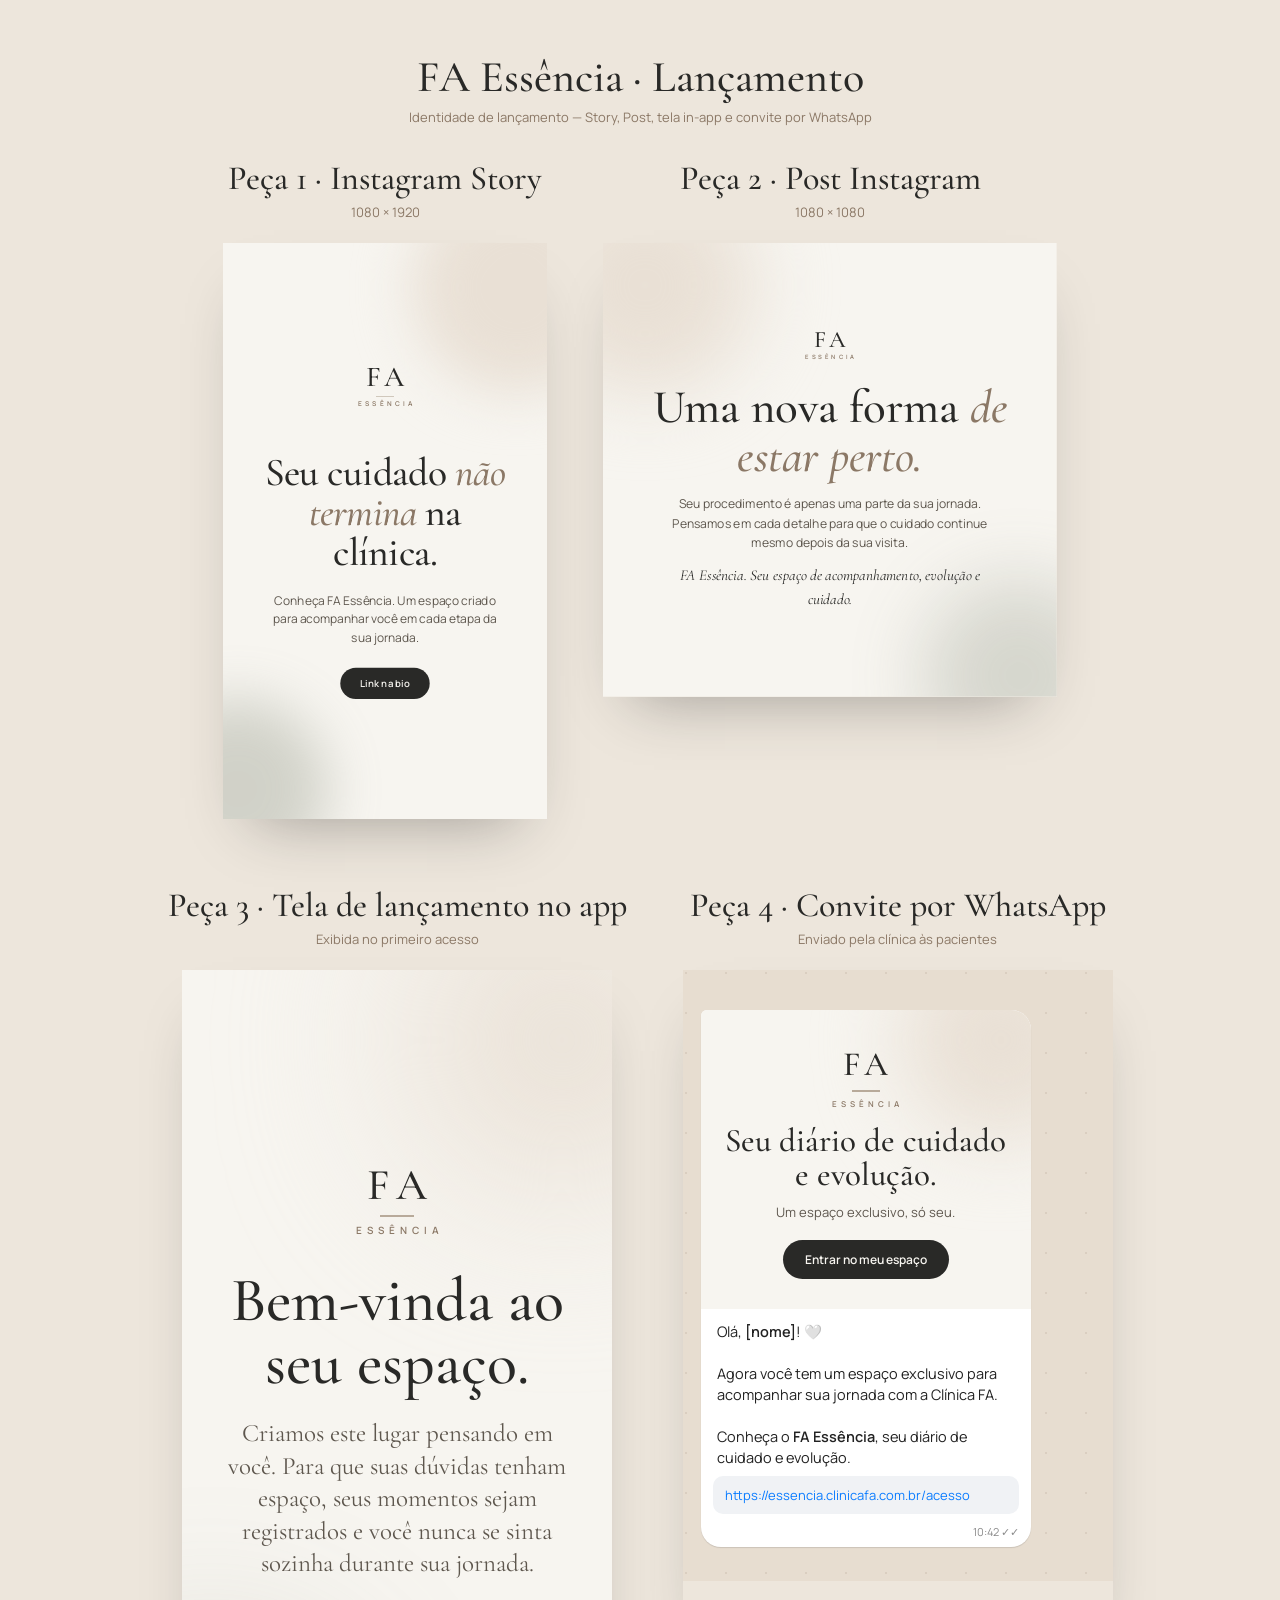
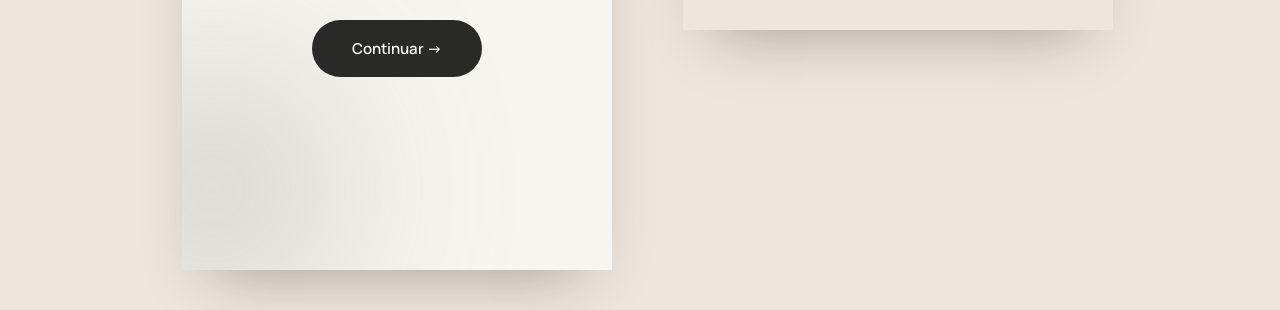
==== fa-essencia/launch/index.html @ 37bbd8cf "Add FA Essência: patient app, staff panel, launch pieces and Supabase schema Co-Authored-By: Claude " ====
<!doctype html>
<html lang="pt-BR"><head><meta charset="utf-8"><meta name="viewport" content="width=device-width,initial-scale=1">
<title>FA Essência — Peças de lançamento</title>
<link href="https://fonts.googleapis.com/css2?family=Cormorant+Garamond:ital,wght@0,400;0,500;1,400;1,500&family=Manrope:wght@400;500;600&display=swap" rel="stylesheet">
<style>
:root{--ivory:#F7F5F0;--sand:#E9E0D5;--taupe:#B8AA9A;--brown:#8B7866;--olive:#8B9180;--graphite:#292927}
*{box-sizing:border-box;margin:0;padding:0}
body{background:#EDE6DC;font-family:Manrope,sans-serif;color:var(--graphite);padding:40px 24px}
h2.t{font-family:'Cormorant Garamond',serif;font-weight:500;font-size:34px;text-align:center;margin:10px 0 4px}
p.n{text-align:center;color:var(--brown);font-size:13px;margin-bottom:22px}
.wrap{display:flex;flex-wrap:wrap;gap:56px;justify-content:center;align-items:flex-start}
.item{display:flex;flex-direction:column;align-items:center}
.stage{transform-origin:top left}
.piece{position:relative;overflow:hidden;background:var(--ivory);display:flex;flex-direction:column;justify-content:center;align-items:center;text-align:center;font-family:'Cormorant Garamond',serif}
.orb{position:absolute;border-radius:50%;filter:blur(90px)}
.logo{font-family:'Cormorant Garamond',serif;text-align:center;line-height:1;color:var(--graphite)}
.logo b{font-weight:500;letter-spacing:.14em;display:block;padding-left:.14em}
.logo i{display:block;font-style:normal;font-family:Manrope;text-transform:uppercase;letter-spacing:.5em;color:var(--brown);font-weight:600;padding-left:.5em}
.logo u{display:block;width:60px;height:1.5px;background:var(--taupe);margin:14px auto 12px}
.story{width:1080px;height:1920px;padding:150px 110px}
.story h1{font-weight:500;font-size:132px;line-height:1.02;letter-spacing:-.015em}
.story h1 em{color:var(--brown)}
.story p{font-family:Manrope;font-size:40px;line-height:1.55;color:#5E574E;margin-top:60px;max-width:760px}
.story .cta{font-family:Manrope;margin-top:70px;padding:30px 64px;border-radius:99px;background:var(--graphite);color:var(--ivory);font-size:32px;font-weight:600;letter-spacing:.03em}
.post{width:1080px;height:1080px;padding:90px 100px}
.post h1{font-weight:500;font-size:112px;line-height:1.03}
.post h1 em{color:var(--brown)}
.post p{font-family:Manrope;font-size:29px;line-height:1.6;color:#5E574E;max-width:760px;margin-top:32px}
.post p.s{font-family:'Cormorant Garamond';font-style:italic;font-size:36px;color:var(--graphite);margin-top:26px}
.screen{width:430px;height:900px;padding:60px 40px;border-radius:0}
.screen h1{font-weight:500;font-size:62px;line-height:1.02;margin:34px 0 22px}
.screen p{font-size:25px;line-height:1.3;color:#5E574E;max-width:340px}
.screen .btn{margin-top:40px;font-family:Manrope;background:var(--graphite);color:var(--ivory);padding:18px 40px;border-radius:99px;font-size:15px;font-weight:600}
.invite{width:430px;background:#E7DDD0 url("data:image/svg+xml,%3Csvg xmlns='http://www.w3.org/2000/svg' width='40' height='40'%3E%3Ccircle cx='3' cy='3' r='1' fill='%23d6cabb'/%3E%3C/svg%3E");padding:26px 18px 34px;border-radius:0;font-family:Manrope;align-items:stretch;text-align:left}
.bub{background:#fff;border-radius:6px 20px 20px 20px;box-shadow:0 1px 1px rgba(0,0,0,.12);overflow:hidden;max-width:330px}
.bub .card{background:var(--ivory);padding:38px 24px 30px;text-align:center;position:relative;overflow:hidden}
.bub .card h3{font-family:'Cormorant Garamond';font-weight:500;font-size:33px;line-height:1.05;margin:16px 0 10px}
.bub .card p{font-size:13px;color:#5E574E;line-height:1.5}
.bub .card .pill{display:inline-block;margin-top:18px;background:var(--graphite);color:var(--ivory);font-size:12px;font-weight:600;padding:11px 22px;border-radius:99px}
.bub .txt{padding:12px 16px 8px;font-size:14.5px;line-height:1.45;color:#222}
.bub .txt b{font-weight:600}.bub small{display:block;text-align:right;font-size:11px;color:#8a8a8a;padding:0 12px 8px}
.bub .lk{margin:0 12px 10px;padding:10px 12px;background:#F0F2F5;border-radius:10px;font-size:13px;color:#0a7cff}
</style></head><body>
<h2 class="t" style="font-size:44px">FA Essência · Lançamento</h2><p class="n">Identidade de lançamento — Story, Post, tela in-app e convite por WhatsApp</p>
<div class="wrap">
<div class="item"><h2 class="t">Peça 1 · Instagram Story</h2><p class="n">1080 × 1920</p><div class="stage" data-s=".3" data-w="1080" data-h="1920"><div class="piece story" id="p1"><div class="orb" style="width:700px;height:700px;background:var(--sand);top:-200px;right:-250px"></div><div class="orb" style="width:600px;height:600px;background:var(--olive);bottom:-200px;left:-250px;opacity:.35"></div>
<div style="position:relative;display:flex;flex-direction:column;align-items:center"><div class="logo"><b style="font-size:96px">FA</b><u></u><i style="font-size:22px">Essência</i></div>
<h1 style="margin-top:150px">Seu cuidado <em>não termina</em> na clínica.</h1><p>Conheça FA Essência. Um espaço criado para acompanhar você em cada etapa da sua jornada.</p><div class="cta">Link na bio</div></div></div></div></div>
<div class="item"><h2 class="t">Peça 2 · Post Instagram</h2><p class="n">1080 × 1080</p><div class="stage" data-s=".42" data-w="1080" data-h="1080"><div class="piece post" id="p2"><div class="orb" style="width:520px;height:520px;background:var(--sand);top:-160px;left:-160px"></div><div class="orb" style="width:460px;height:460px;background:var(--olive);bottom:-180px;right:-140px;opacity:.3"></div>
<div style="position:relative;display:flex;flex-direction:column;align-items:center"><div class="logo"><b style="font-size:56px">FA</b><i style="font-size:14px;margin-top:6px">Essência</i></div><h1 style="margin-top:56px">Uma nova forma <em>de estar perto.</em></h1>
<p>Seu procedimento é apenas uma parte da sua jornada.<br>Pensamos em cada detalhe para que o cuidado continue mesmo depois da sua visita.</p><p class="s">FA Essência. Seu espaço de acompanhamento, evolução e cuidado.</p></div></div></div></div>
<div class="item"><h2 class="t">Peça 3 · Tela de lançamento no app</h2><p class="n">Exibida no primeiro acesso</p><div class="stage" data-s="1" data-w="430" data-h="900"><div class="piece screen" id="p3"><div class="orb" style="width:300px;height:300px;background:var(--sand);top:-80px;right:-100px"></div><div class="orb" style="width:280px;height:280px;background:var(--olive);bottom:-60px;left:-110px;opacity:.3"></div>
<div style="position:relative;display:flex;flex-direction:column;align-items:center"><div class="logo"><b style="font-size:44px">FA</b><u style="width:34px;margin:8px auto"></u><i style="font-size:10px">Essência</i></div><h1>Bem-vinda ao seu espaço.</h1><p>Criamos este lugar pensando em você. Para que suas dúvidas tenham espaço, seus momentos sejam registrados e você nunca se sinta sozinha durante sua jornada.</p><div class="btn">Continuar →</div></div></div></div></div>
<div class="item"><h2 class="t">Peça 4 · Convite por WhatsApp</h2><p class="n">Enviado pela clínica às pacientes</p><div class="stage" data-s="1" data-w="430" data-h="660"><div class="piece invite" id="p4" style="justify-content:flex-start;padding-top:40px"><div class="bub"><div class="card"><div class="orb" style="width:200px;height:200px;background:var(--sand);top:-70px;right:-70px;filter:blur(40px)"></div><div class="logo" style="position:relative"><b style="font-size:34px">FA</b><u style="width:28px;margin:8px auto"></u><i style="font-size:8px">Essência</i></div><h3 style="position:relative">Seu diário de cuidado e evolução.</h3><p style="position:relative">Um espaço exclusivo, só seu.</p><span class="pill" style="position:relative">Entrar no meu espaço</span></div>
<div class="txt">Olá, <b>[nome]</b>! 🤍<br><br>Agora você tem um espaço exclusivo para acompanhar sua jornada com a Clínica FA.<br><br>Conheça o <b>FA Essência</b>, seu diário de cuidado e evolução.</div><div class="lk">https://essencia.clinicafa.com.br/acesso</div><small>10:42 ✓✓</small></div></div></div></div>
</div>
<script>
document.querySelectorAll('.stage').forEach(s=>{const k=+s.dataset.s;s.style.transform=`scale(${k})`;s.parentElement.querySelector('.stage');s.style.width=s.dataset.w+'px';s.style.height=s.dataset.h+'px';const w=document.createElement('div');w.style.cssText=`width:${s.dataset.w*k}px;height:${s.dataset.h*k}px;box-shadow:0 30px 60px -30px rgba(41,41,39,.4);overflow:hidden`;s.parentNode.insertBefore(w,s);w.append(s)});
</script></body></html>
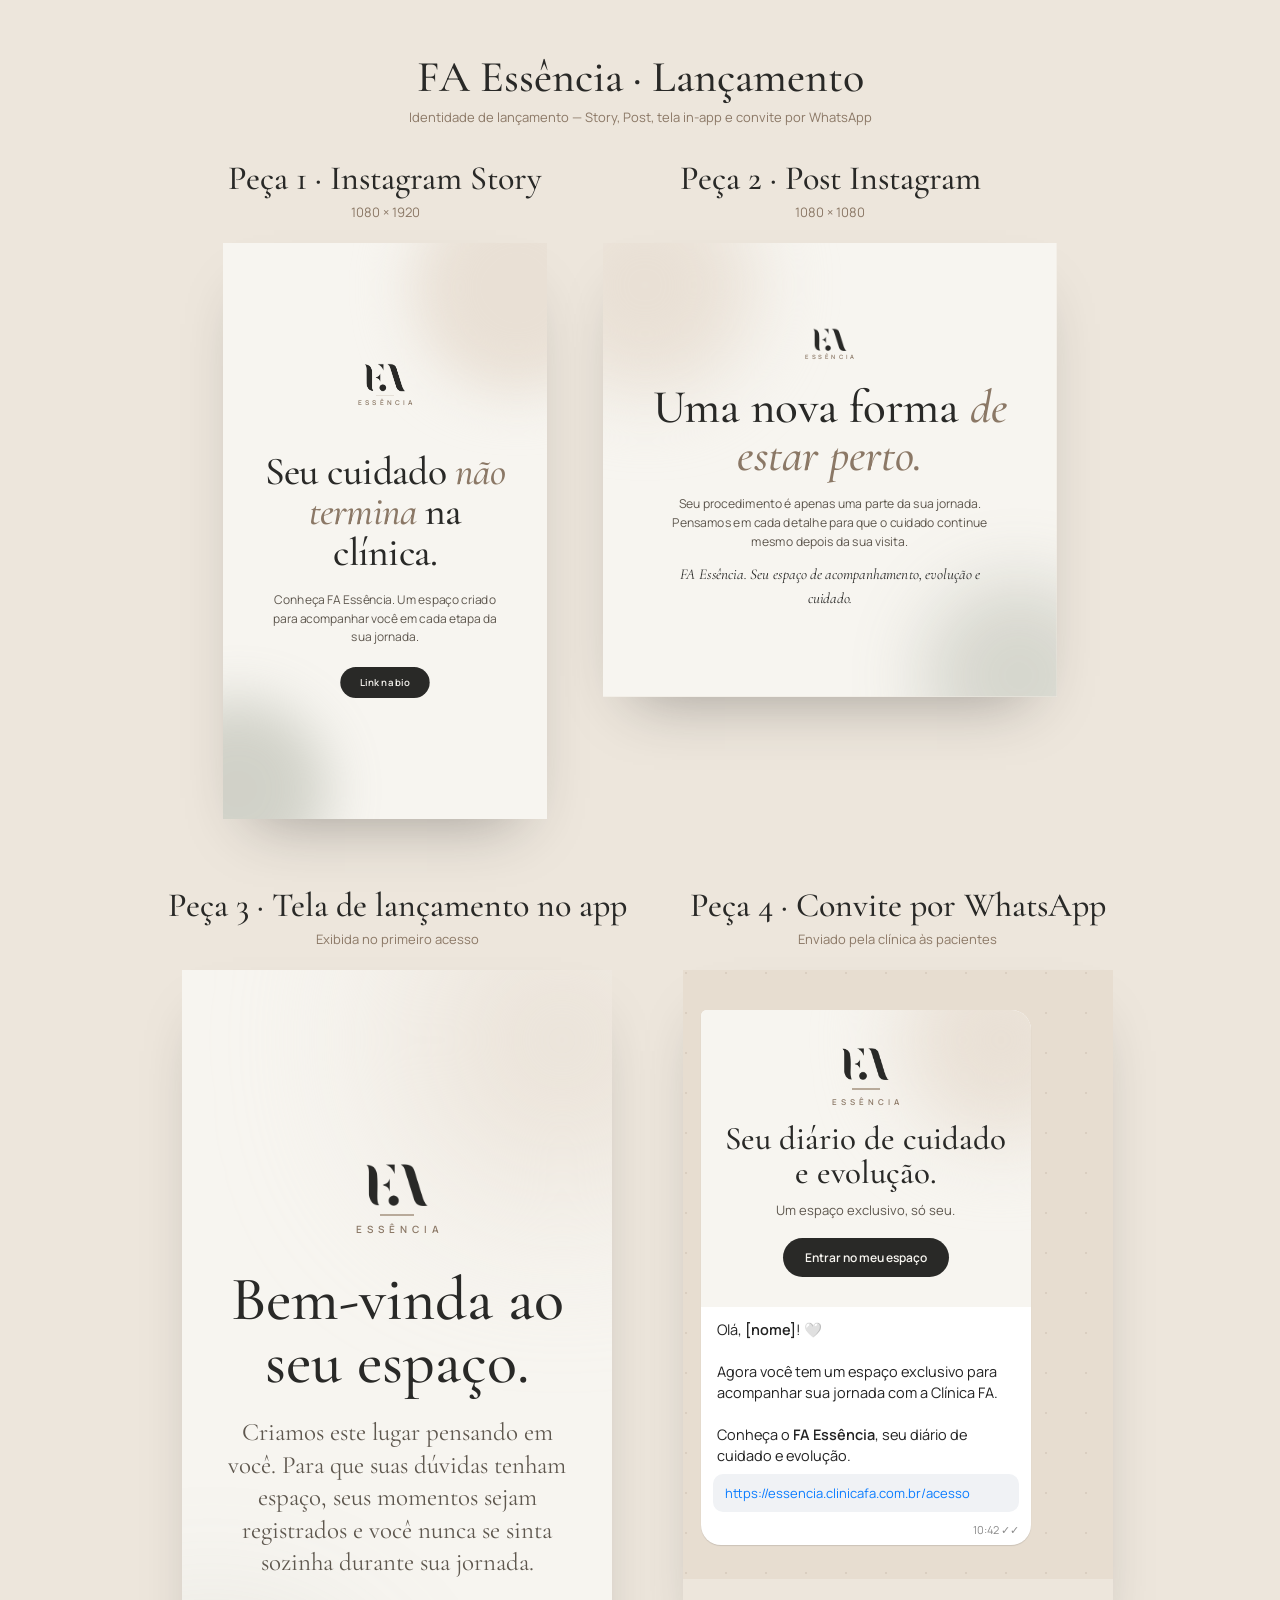
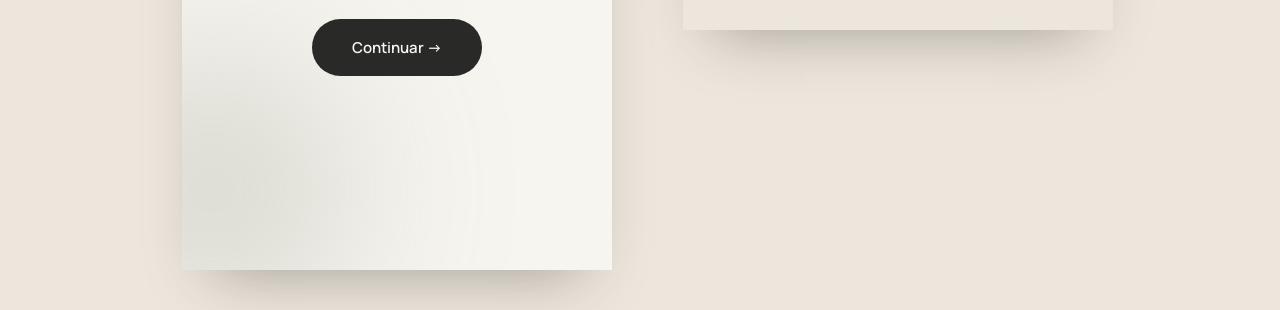
==== commit d1eeea03: "Use the real FA logo: app icon, app/panel/launch pieces and deck cover Co-Authored-By: Claude Sonnet" ====
--- a/fa-essencia/launch/index.html
+++ b/fa-essencia/launch/index.html
@@ -44,14 +44,14 @@
 <h2 class="t" style="font-size:44px">FA Essência · Lançamento</h2><p class="n">Identidade de lançamento — Story, Post, tela in-app e convite por WhatsApp</p>
 <div class="wrap">
 <div class="item"><h2 class="t">Peça 1 · Instagram Story</h2><p class="n">1080 × 1920</p><div class="stage" data-s=".3" data-w="1080" data-h="1920"><div class="piece story" id="p1"><div class="orb" style="width:700px;height:700px;background:var(--sand);top:-200px;right:-250px"></div><div class="orb" style="width:600px;height:600px;background:var(--olive);bottom:-200px;left:-250px;opacity:.35"></div>
-<div style="position:relative;display:flex;flex-direction:column;align-items:center"><div class="logo"><b style="font-size:96px">FA</b><u></u><i style="font-size:22px">Essência</i></div>
+<div style="position:relative;display:flex;flex-direction:column;align-items:center"><div class="logo"><img src="../brand/fa-monograma-preto.png" alt="FA" style="display:block;margin:0 auto;height:91px"><u></u><i style="font-size:22px">Essência</i></div>
 <h1 style="margin-top:150px">Seu cuidado <em>não termina</em> na clínica.</h1><p>Conheça FA Essência. Um espaço criado para acompanhar você em cada etapa da sua jornada.</p><div class="cta">Link na bio</div></div></div></div></div>
 <div class="item"><h2 class="t">Peça 2 · Post Instagram</h2><p class="n">1080 × 1080</p><div class="stage" data-s=".42" data-w="1080" data-h="1080"><div class="piece post" id="p2"><div class="orb" style="width:520px;height:520px;background:var(--sand);top:-160px;left:-160px"></div><div class="orb" style="width:460px;height:460px;background:var(--olive);bottom:-180px;right:-140px;opacity:.3"></div>
-<div style="position:relative;display:flex;flex-direction:column;align-items:center"><div class="logo"><b style="font-size:56px">FA</b><i style="font-size:14px;margin-top:6px">Essência</i></div><h1 style="margin-top:56px">Uma nova forma <em>de estar perto.</em></h1>
+<div style="position:relative;display:flex;flex-direction:column;align-items:center"><div class="logo"><img src="../brand/fa-monograma-preto.png" alt="FA" style="display:block;margin:0 auto;height:53px"><i style="font-size:14px;margin-top:6px">Essência</i></div><h1 style="margin-top:56px">Uma nova forma <em>de estar perto.</em></h1>
 <p>Seu procedimento é apenas uma parte da sua jornada.<br>Pensamos em cada detalhe para que o cuidado continue mesmo depois da sua visita.</p><p class="s">FA Essência. Seu espaço de acompanhamento, evolução e cuidado.</p></div></div></div></div>
 <div class="item"><h2 class="t">Peça 3 · Tela de lançamento no app</h2><p class="n">Exibida no primeiro acesso</p><div class="stage" data-s="1" data-w="430" data-h="900"><div class="piece screen" id="p3"><div class="orb" style="width:300px;height:300px;background:var(--sand);top:-80px;right:-100px"></div><div class="orb" style="width:280px;height:280px;background:var(--olive);bottom:-60px;left:-110px;opacity:.3"></div>
-<div style="position:relative;display:flex;flex-direction:column;align-items:center"><div class="logo"><b style="font-size:44px">FA</b><u style="width:34px;margin:8px auto"></u><i style="font-size:10px">Essência</i></div><h1>Bem-vinda ao seu espaço.</h1><p>Criamos este lugar pensando em você. Para que suas dúvidas tenham espaço, seus momentos sejam registrados e você nunca se sinta sozinha durante sua jornada.</p><div class="btn">Continuar →</div></div></div></div></div>
-<div class="item"><h2 class="t">Peça 4 · Convite por WhatsApp</h2><p class="n">Enviado pela clínica às pacientes</p><div class="stage" data-s="1" data-w="430" data-h="660"><div class="piece invite" id="p4" style="justify-content:flex-start;padding-top:40px"><div class="bub"><div class="card"><div class="orb" style="width:200px;height:200px;background:var(--sand);top:-70px;right:-70px;filter:blur(40px)"></div><div class="logo" style="position:relative"><b style="font-size:34px">FA</b><u style="width:28px;margin:8px auto"></u><i style="font-size:8px">Essência</i></div><h3 style="position:relative">Seu diário de cuidado e evolução.</h3><p style="position:relative">Um espaço exclusivo, só seu.</p><span class="pill" style="position:relative">Entrar no meu espaço</span></div>
+<div style="position:relative;display:flex;flex-direction:column;align-items:center"><div class="logo"><img src="../brand/fa-monograma-preto.png" alt="FA" style="display:block;margin:0 auto;height:42px"><u style="width:34px;margin:8px auto"></u><i style="font-size:10px">Essência</i></div><h1>Bem-vinda ao seu espaço.</h1><p>Criamos este lugar pensando em você. Para que suas dúvidas tenham espaço, seus momentos sejam registrados e você nunca se sinta sozinha durante sua jornada.</p><div class="btn">Continuar →</div></div></div></div></div>
+<div class="item"><h2 class="t">Peça 4 · Convite por WhatsApp</h2><p class="n">Enviado pela clínica às pacientes</p><div class="stage" data-s="1" data-w="430" data-h="660"><div class="piece invite" id="p4" style="justify-content:flex-start;padding-top:40px"><div class="bub"><div class="card"><div class="orb" style="width:200px;height:200px;background:var(--sand);top:-70px;right:-70px;filter:blur(40px)"></div><div class="logo" style="position:relative"><img src="../brand/fa-monograma-preto.png" alt="FA" style="display:block;margin:0 auto;height:32px"><u style="width:28px;margin:8px auto"></u><i style="font-size:8px">Essência</i></div><h3 style="position:relative">Seu diário de cuidado e evolução.</h3><p style="position:relative">Um espaço exclusivo, só seu.</p><span class="pill" style="position:relative">Entrar no meu espaço</span></div>
 <div class="txt">Olá, <b>[nome]</b>! 🤍<br><br>Agora você tem um espaço exclusivo para acompanhar sua jornada com a Clínica FA.<br><br>Conheça o <b>FA Essência</b>, seu diário de cuidado e evolução.</div><div class="lk">https://essencia.clinicafa.com.br/acesso</div><small>10:42 ✓✓</small></div></div></div></div>
 </div>
 <script>
